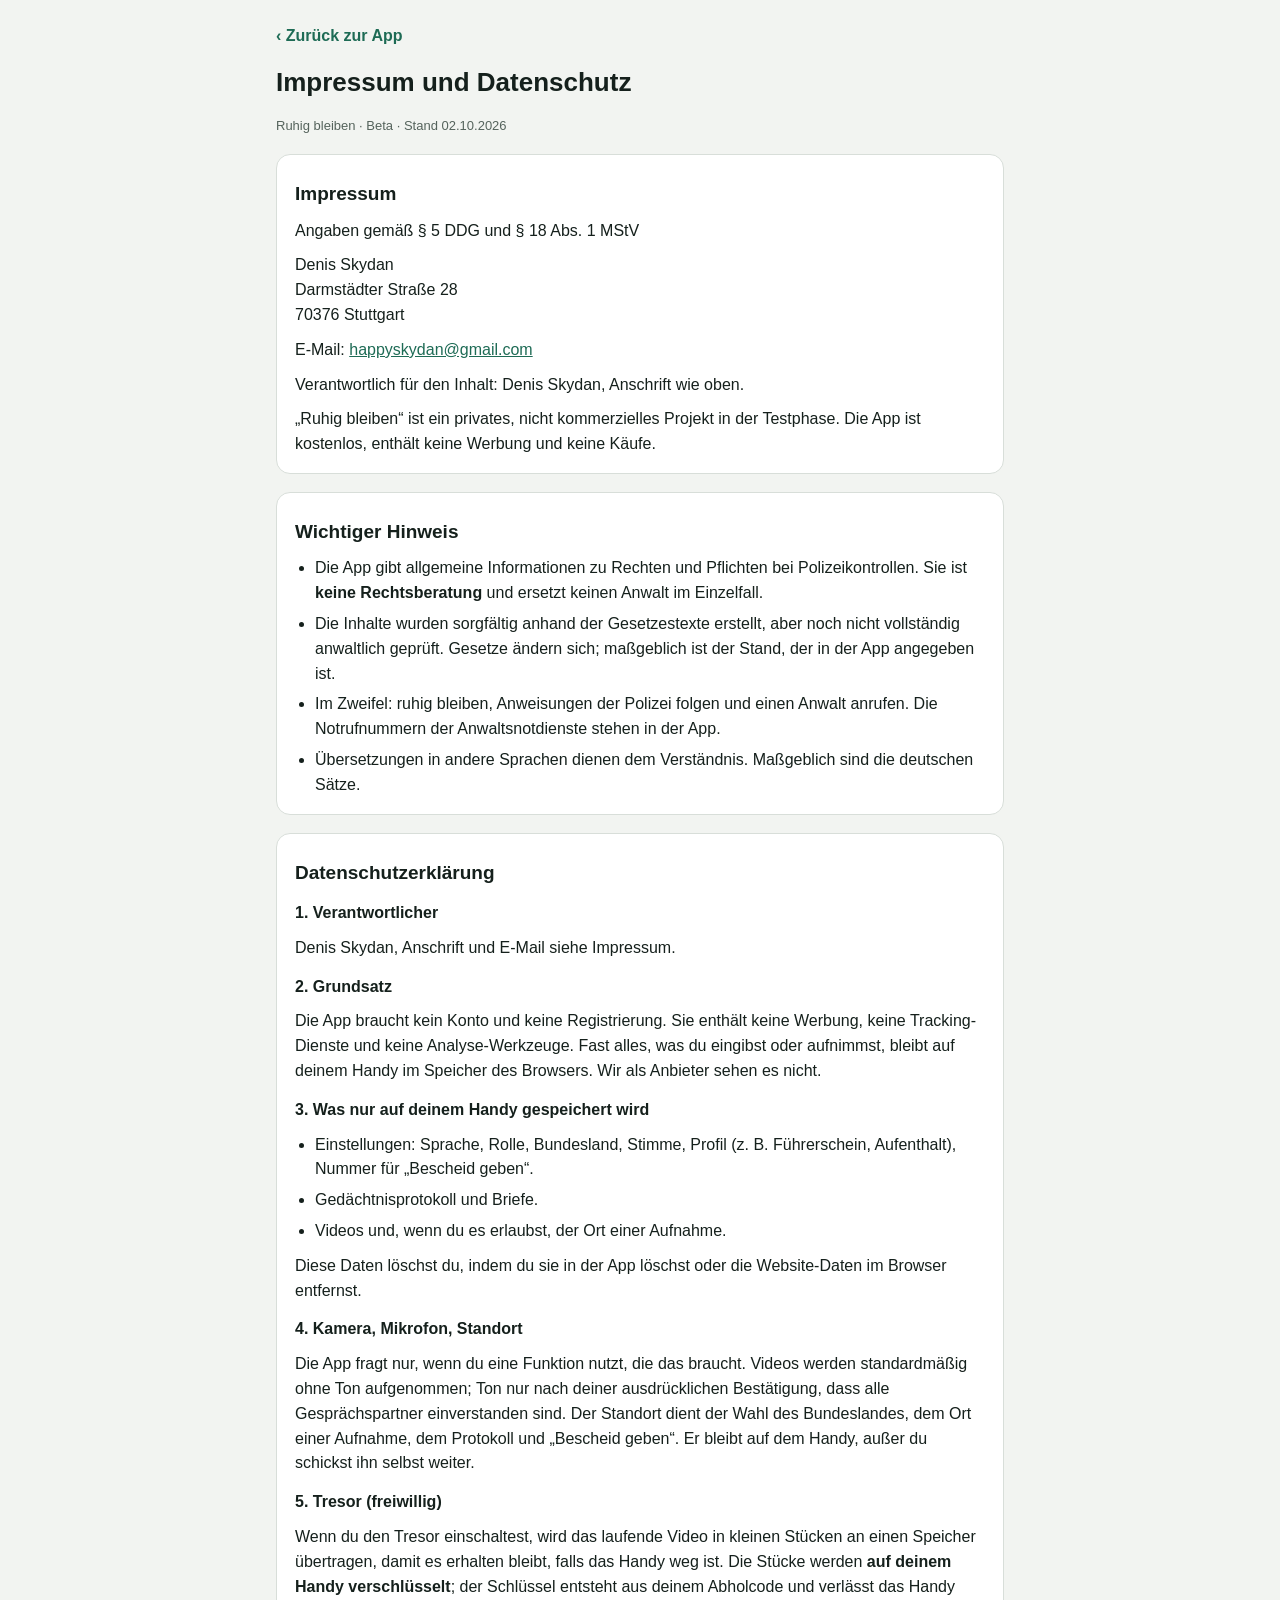
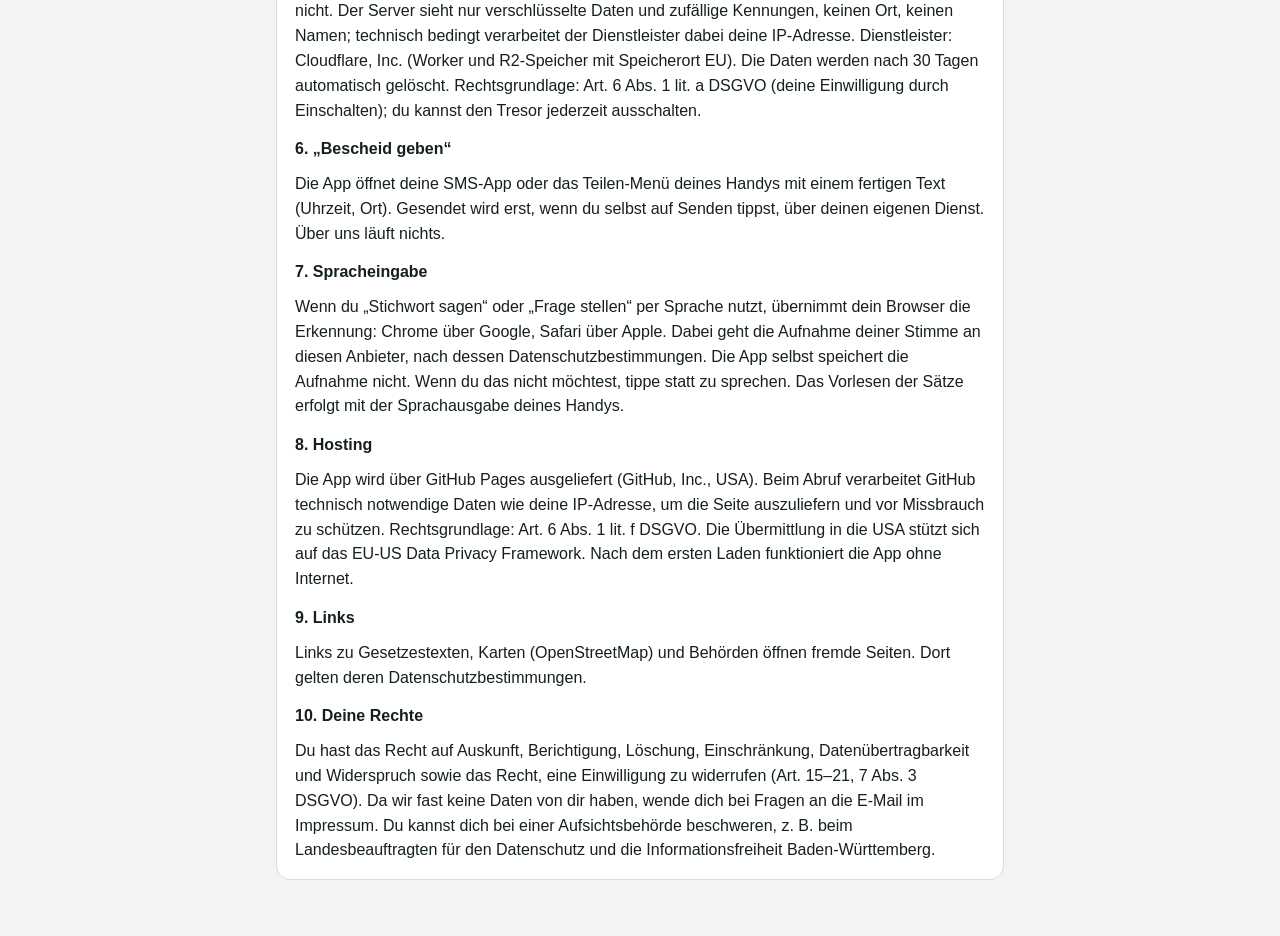
==== impressum.html @ 06011fcd "Impressum und Datenschutzerklärung (rb-v46) - impressum.html: Impressum (§ 5 DDG, § 18 MStV), Hinwei" ====
<!doctype html>
<html lang="de">
<head>
<meta charset="utf-8">
<meta name="viewport" content="width=device-width, initial-scale=1, viewport-fit=cover">
<meta name="robots" content="noindex, nofollow">
<title>Ruhig bleiben – Impressum und Datenschutz</title>
<style>
:root{--ground:#F2F4F1;--surface:#FFFFFF;--ink:#15201C;--muted:#55635C;--line:#D8DED9;--accent:#1E6B55;
  --font:-apple-system,BlinkMacSystemFont,"SF Pro Text","Segoe UI",Roboto,"Helvetica Neue",Arial,sans-serif;color-scheme:light}
@media (prefers-color-scheme: dark){:root{--ground:#0E1412;--surface:#16201C;--ink:#E4EBE7;--muted:#A3B0A9;--line:#27342E;--accent:#6CC7A5;color-scheme:dark}}
*{box-sizing:border-box}
body{margin:0;background:var(--ground);color:var(--ink);font-family:var(--font);font-size:16px;line-height:1.55}
.wrap{max-width:760px;margin:0 auto;padding-inline:16px;padding-block:24px 56px;display:flex;flex-direction:column;gap:18px}
h1{margin:0;font-size:26px;line-height:1.2}
h2{margin:8px 0 0;font-size:19px}
h3{margin:4px 0 0;font-size:16px}
p,ul{margin:0}
ul{padding-left:20px;display:grid;gap:6px}
.box{background:var(--surface);border:1px solid var(--line);border-radius:14px;padding:16px 18px;display:grid;gap:10px}
.meta{font-size:13px;color:var(--muted)}
a{color:var(--accent)}
.zurueck{display:inline-block;font-weight:600;text-decoration:none}
</style>
</head>
<body>
<div class="wrap">
  <a class="zurueck" href="./">‹ Zurück zur App</a>
  <h1>Impressum und Datenschutz</h1>
  <p class="meta">Ruhig bleiben · Beta · Stand 02.10.2026</p>

  <section class="box" id="impressum">
    <h2>Impressum</h2>
    <p>Angaben gemäß § 5 DDG und § 18 Abs. 1 MStV</p>
    <p>Denis Skydan<br>Darmstädter Straße 28<br>70376 Stuttgart</p>
    <p>E-Mail: <a href="mailto:happyskydan@gmail.com">happyskydan@gmail.com</a></p>
    <p>Verantwortlich für den Inhalt: Denis Skydan, Anschrift wie oben.</p>
    <p>„Ruhig bleiben“ ist ein privates, nicht kommerzielles Projekt in der Testphase. Die App ist kostenlos, enthält keine Werbung und keine Käufe.</p>
  </section>

  <section class="box" id="hinweis">
    <h2>Wichtiger Hinweis</h2>
    <ul>
      <li>Die App gibt allgemeine Informationen zu Rechten und Pflichten bei Polizeikontrollen. Sie ist <b>keine Rechtsberatung</b> und ersetzt keinen Anwalt im Einzelfall.</li>
      <li>Die Inhalte wurden sorgfältig anhand der Gesetzestexte erstellt, aber noch nicht vollständig anwaltlich geprüft. Gesetze ändern sich; maßgeblich ist der Stand, der in der App angegeben ist.</li>
      <li>Im Zweifel: ruhig bleiben, Anweisungen der Polizei folgen und einen Anwalt anrufen. Die Notrufnummern der Anwaltsnotdienste stehen in der App.</li>
      <li>Übersetzungen in andere Sprachen dienen dem Verständnis. Maßgeblich sind die deutschen Sätze.</li>
    </ul>
  </section>

  <section class="box" id="datenschutz">
    <h2>Datenschutzerklärung</h2>
    <h3>1. Verantwortlicher</h3>
    <p>Denis Skydan, Anschrift und E-Mail siehe Impressum.</p>

    <h3>2. Grundsatz</h3>
    <p>Die App braucht kein Konto und keine Registrierung. Sie enthält keine Werbung, keine Tracking-Dienste und keine Analyse-Werkzeuge. Fast alles, was du eingibst oder aufnimmst, bleibt auf deinem Handy im Speicher des Browsers. Wir als Anbieter sehen es nicht.</p>

    <h3>3. Was nur auf deinem Handy gespeichert wird</h3>
    <ul>
      <li>Einstellungen: Sprache, Rolle, Bundesland, Stimme, Profil (z. B. Führerschein, Aufenthalt), Nummer für „Bescheid geben“.</li>
      <li>Gedächtnisprotokoll und Briefe.</li>
      <li>Videos und, wenn du es erlaubst, der Ort einer Aufnahme.</li>
    </ul>
    <p>Diese Daten löschst du, indem du sie in der App löschst oder die Website-Daten im Browser entfernst.</p>

    <h3>4. Kamera, Mikrofon, Standort</h3>
    <p>Die App fragt nur, wenn du eine Funktion nutzt, die das braucht. Videos werden standardmäßig ohne Ton aufgenommen; Ton nur nach deiner ausdrücklichen Bestätigung, dass alle Gesprächspartner einverstanden sind. Der Standort dient der Wahl des Bundeslandes, dem Ort einer Aufnahme, dem Protokoll und „Bescheid geben“. Er bleibt auf dem Handy, außer du schickst ihn selbst weiter.</p>

    <h3>5. Tresor (freiwillig)</h3>
    <p>Wenn du den Tresor einschaltest, wird das laufende Video in kleinen Stücken an einen Speicher übertragen, damit es erhalten bleibt, falls das Handy weg ist. Die Stücke werden <b>auf deinem Handy verschlüsselt</b>; der Schlüssel entsteht aus deinem Abholcode und verlässt das Handy nicht. Der Server sieht nur verschlüsselte Daten und zufällige Kennungen, keinen Ort, keinen Namen; technisch bedingt verarbeitet der Dienstleister dabei deine IP-Adresse. Dienstleister: Cloudflare, Inc. (Worker und R2-Speicher mit Speicherort EU). Die Daten werden nach 30 Tagen automatisch gelöscht. Rechtsgrundlage: Art. 6 Abs. 1 lit. a DSGVO (deine Einwilligung durch Einschalten); du kannst den Tresor jederzeit ausschalten.</p>

    <h3>6. „Bescheid geben“</h3>
    <p>Die App öffnet deine SMS-App oder das Teilen-Menü deines Handys mit einem fertigen Text (Uhrzeit, Ort). Gesendet wird erst, wenn du selbst auf Senden tippst, über deinen eigenen Dienst. Über uns läuft nichts.</p>

    <h3>7. Spracheingabe</h3>
    <p>Wenn du „Stichwort sagen“ oder „Frage stellen“ per Sprache nutzt, übernimmt dein Browser die Erkennung: Chrome über Google, Safari über Apple. Dabei geht die Aufnahme deiner Stimme an diesen Anbieter, nach dessen Datenschutzbestimmungen. Die App selbst speichert die Aufnahme nicht. Wenn du das nicht möchtest, tippe statt zu sprechen. Das Vorlesen der Sätze erfolgt mit der Sprachausgabe deines Handys.</p>

    <h3>8. Hosting</h3>
    <p>Die App wird über GitHub Pages ausgeliefert (GitHub, Inc., USA). Beim Abruf verarbeitet GitHub technisch notwendige Daten wie deine IP-Adresse, um die Seite auszuliefern und vor Missbrauch zu schützen. Rechtsgrundlage: Art. 6 Abs. 1 lit. f DSGVO. Die Übermittlung in die USA stützt sich auf das EU-US Data Privacy Framework. Nach dem ersten Laden funktioniert die App ohne Internet.</p>

    <h3>9. Links</h3>
    <p>Links zu Gesetzestexten, Karten (OpenStreetMap) und Behörden öffnen fremde Seiten. Dort gelten deren Datenschutzbestimmungen.</p>

    <h3>10. Deine Rechte</h3>
    <p>Du hast das Recht auf Auskunft, Berichtigung, Löschung, Einschränkung, Datenübertragbarkeit und Widerspruch sowie das Recht, eine Einwilligung zu widerrufen (Art. 15–21, 7 Abs. 3 DSGVO). Da wir fast keine Daten von dir haben, wende dich bei Fragen an die E-Mail im Impressum. Du kannst dich bei einer Aufsichtsbehörde beschweren, z. B. beim Landesbeauftragten für den Datenschutz und die Informationsfreiheit Baden-Württemberg.</p>
  </section>
</div>
</body>
</html>
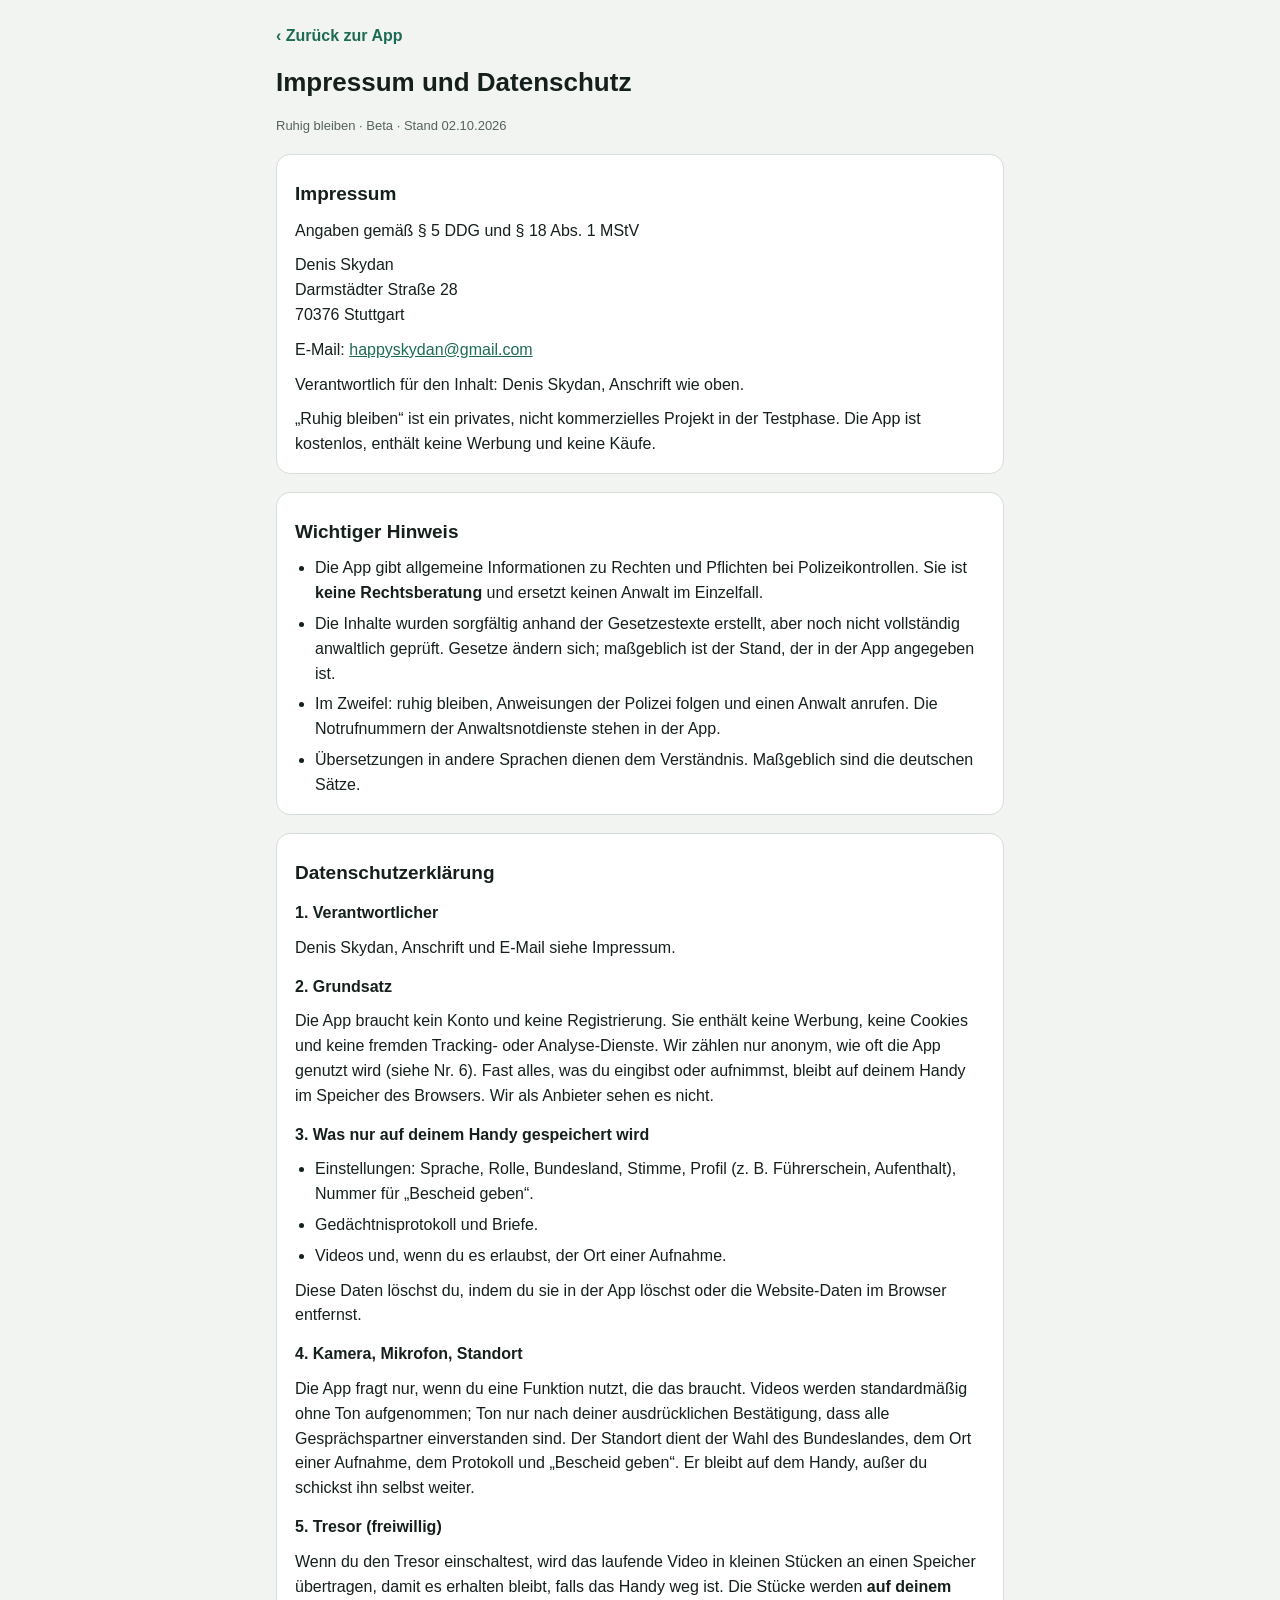
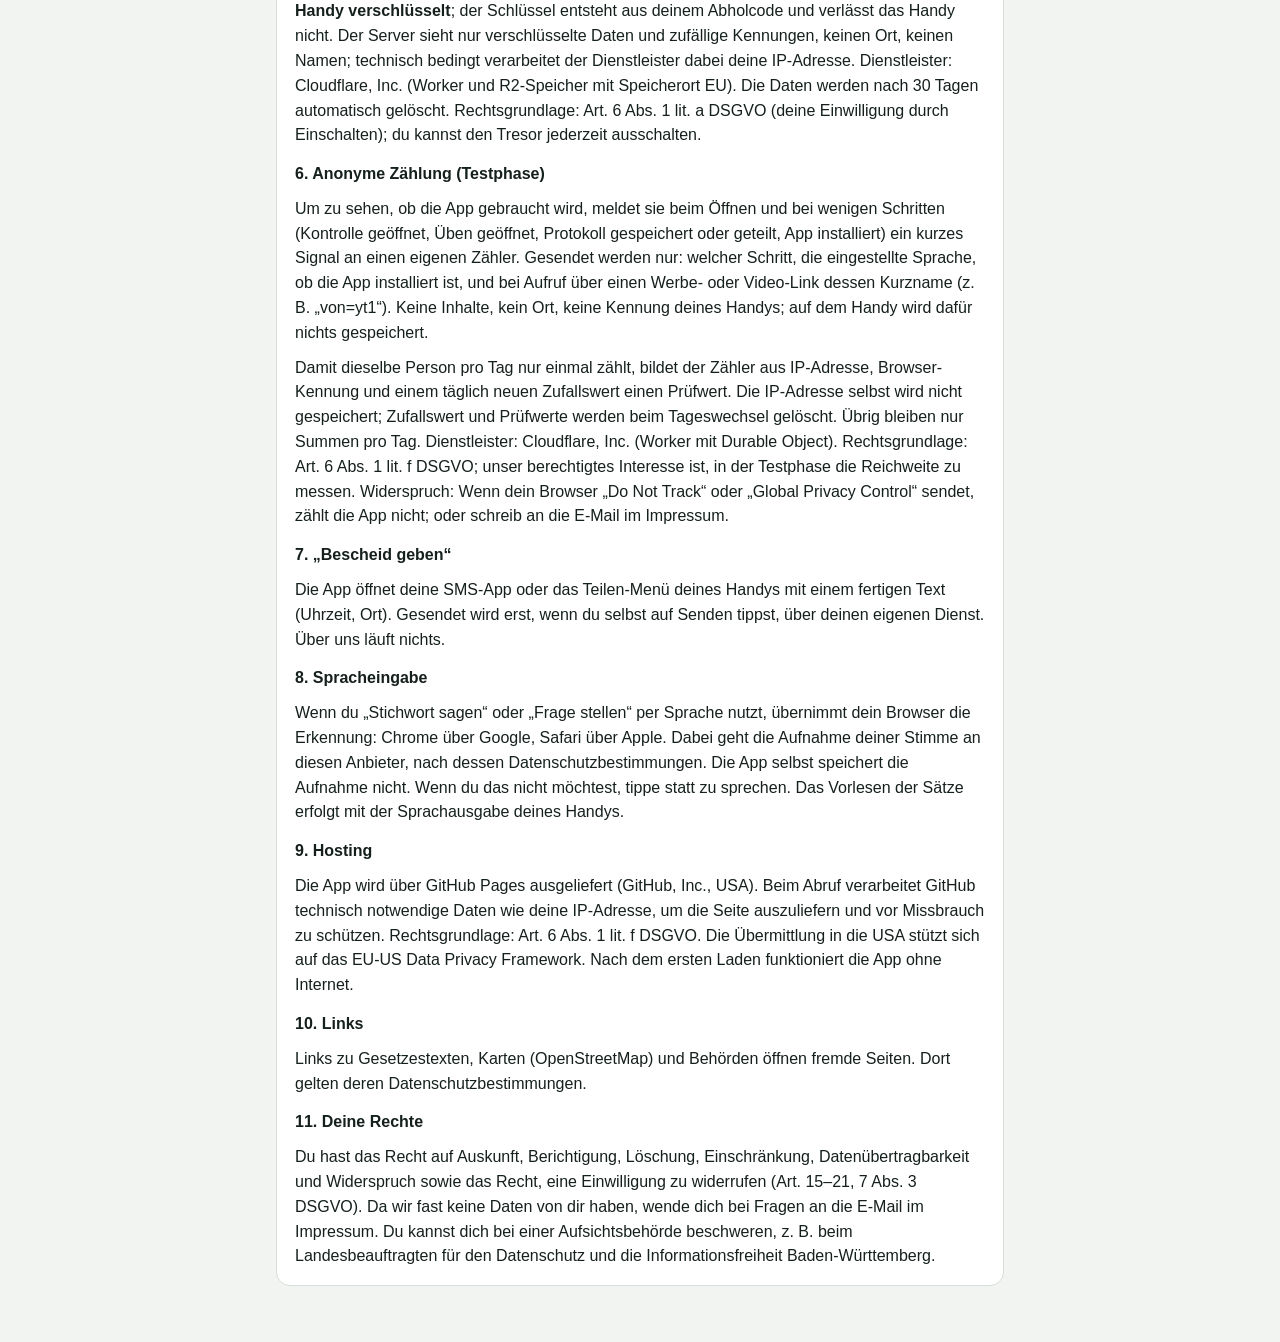
==== commit 6998038c: "Anonyme Zählung für die Testphase: Tagessummen ohne Cookies, ?von= für Kanäle, Datenschutz ergänzt (" ====
--- a/impressum.html
+++ b/impressum.html
@@ -54,7 +54,7 @@
     <p>Denis Skydan, Anschrift und E-Mail siehe Impressum.</p>
 
     <h3>2. Grundsatz</h3>
-    <p>Die App braucht kein Konto und keine Registrierung. Sie enthält keine Werbung, keine Tracking-Dienste und keine Analyse-Werkzeuge. Fast alles, was du eingibst oder aufnimmst, bleibt auf deinem Handy im Speicher des Browsers. Wir als Anbieter sehen es nicht.</p>
+    <p>Die App braucht kein Konto und keine Registrierung. Sie enthält keine Werbung, keine Cookies und keine fremden Tracking- oder Analyse-Dienste. Wir zählen nur anonym, wie oft die App genutzt wird (siehe Nr. 6). Fast alles, was du eingibst oder aufnimmst, bleibt auf deinem Handy im Speicher des Browsers. Wir als Anbieter sehen es nicht.</p>
 
     <h3>3. Was nur auf deinem Handy gespeichert wird</h3>
     <ul>
@@ -70,19 +70,23 @@
     <h3>5. Tresor (freiwillig)</h3>
     <p>Wenn du den Tresor einschaltest, wird das laufende Video in kleinen Stücken an einen Speicher übertragen, damit es erhalten bleibt, falls das Handy weg ist. Die Stücke werden <b>auf deinem Handy verschlüsselt</b>; der Schlüssel entsteht aus deinem Abholcode und verlässt das Handy nicht. Der Server sieht nur verschlüsselte Daten und zufällige Kennungen, keinen Ort, keinen Namen; technisch bedingt verarbeitet der Dienstleister dabei deine IP-Adresse. Dienstleister: Cloudflare, Inc. (Worker und R2-Speicher mit Speicherort EU). Die Daten werden nach 30 Tagen automatisch gelöscht. Rechtsgrundlage: Art. 6 Abs. 1 lit. a DSGVO (deine Einwilligung durch Einschalten); du kannst den Tresor jederzeit ausschalten.</p>
 
-    <h3>6. „Bescheid geben“</h3>
+    <h3>6. Anonyme Zählung (Testphase)</h3>
+    <p>Um zu sehen, ob die App gebraucht wird, meldet sie beim Öffnen und bei wenigen Schritten (Kontrolle geöffnet, Üben geöffnet, Protokoll gespeichert oder geteilt, App installiert) ein kurzes Signal an einen eigenen Zähler. Gesendet werden nur: welcher Schritt, die eingestellte Sprache, ob die App installiert ist, und bei Aufruf über einen Werbe- oder Video-Link dessen Kurzname (z. B. „von=yt1“). Keine Inhalte, kein Ort, keine Kennung deines Handys; auf dem Handy wird dafür nichts gespeichert.</p>
+    <p>Damit dieselbe Person pro Tag nur einmal zählt, bildet der Zähler aus IP-Adresse, Browser-Kennung und einem täglich neuen Zufallswert einen Prüfwert. Die IP-Adresse selbst wird nicht gespeichert; Zufallswert und Prüfwerte werden beim Tageswechsel gelöscht. Übrig bleiben nur Summen pro Tag. Dienstleister: Cloudflare, Inc. (Worker mit Durable Object). Rechtsgrundlage: Art. 6 Abs. 1 lit. f DSGVO; unser berechtigtes Interesse ist, in der Testphase die Reichweite zu messen. Widerspruch: Wenn dein Browser „Do Not Track“ oder „Global Privacy Control“ sendet, zählt die App nicht; oder schreib an die E-Mail im Impressum.</p>
+
+    <h3>7. „Bescheid geben“</h3>
     <p>Die App öffnet deine SMS-App oder das Teilen-Menü deines Handys mit einem fertigen Text (Uhrzeit, Ort). Gesendet wird erst, wenn du selbst auf Senden tippst, über deinen eigenen Dienst. Über uns läuft nichts.</p>
 
-    <h3>7. Spracheingabe</h3>
+    <h3>8. Spracheingabe</h3>
     <p>Wenn du „Stichwort sagen“ oder „Frage stellen“ per Sprache nutzt, übernimmt dein Browser die Erkennung: Chrome über Google, Safari über Apple. Dabei geht die Aufnahme deiner Stimme an diesen Anbieter, nach dessen Datenschutzbestimmungen. Die App selbst speichert die Aufnahme nicht. Wenn du das nicht möchtest, tippe statt zu sprechen. Das Vorlesen der Sätze erfolgt mit der Sprachausgabe deines Handys.</p>
 
-    <h3>8. Hosting</h3>
+    <h3>9. Hosting</h3>
     <p>Die App wird über GitHub Pages ausgeliefert (GitHub, Inc., USA). Beim Abruf verarbeitet GitHub technisch notwendige Daten wie deine IP-Adresse, um die Seite auszuliefern und vor Missbrauch zu schützen. Rechtsgrundlage: Art. 6 Abs. 1 lit. f DSGVO. Die Übermittlung in die USA stützt sich auf das EU-US Data Privacy Framework. Nach dem ersten Laden funktioniert die App ohne Internet.</p>
 
-    <h3>9. Links</h3>
+    <h3>10. Links</h3>
     <p>Links zu Gesetzestexten, Karten (OpenStreetMap) und Behörden öffnen fremde Seiten. Dort gelten deren Datenschutzbestimmungen.</p>
 
-    <h3>10. Deine Rechte</h3>
+    <h3>11. Deine Rechte</h3>
     <p>Du hast das Recht auf Auskunft, Berichtigung, Löschung, Einschränkung, Datenübertragbarkeit und Widerspruch sowie das Recht, eine Einwilligung zu widerrufen (Art. 15–21, 7 Abs. 3 DSGVO). Da wir fast keine Daten von dir haben, wende dich bei Fragen an die E-Mail im Impressum. Du kannst dich bei einer Aufsichtsbehörde beschweren, z. B. beim Landesbeauftragten für den Datenschutz und die Informationsfreiheit Baden-Württemberg.</p>
   </section>
 </div>
